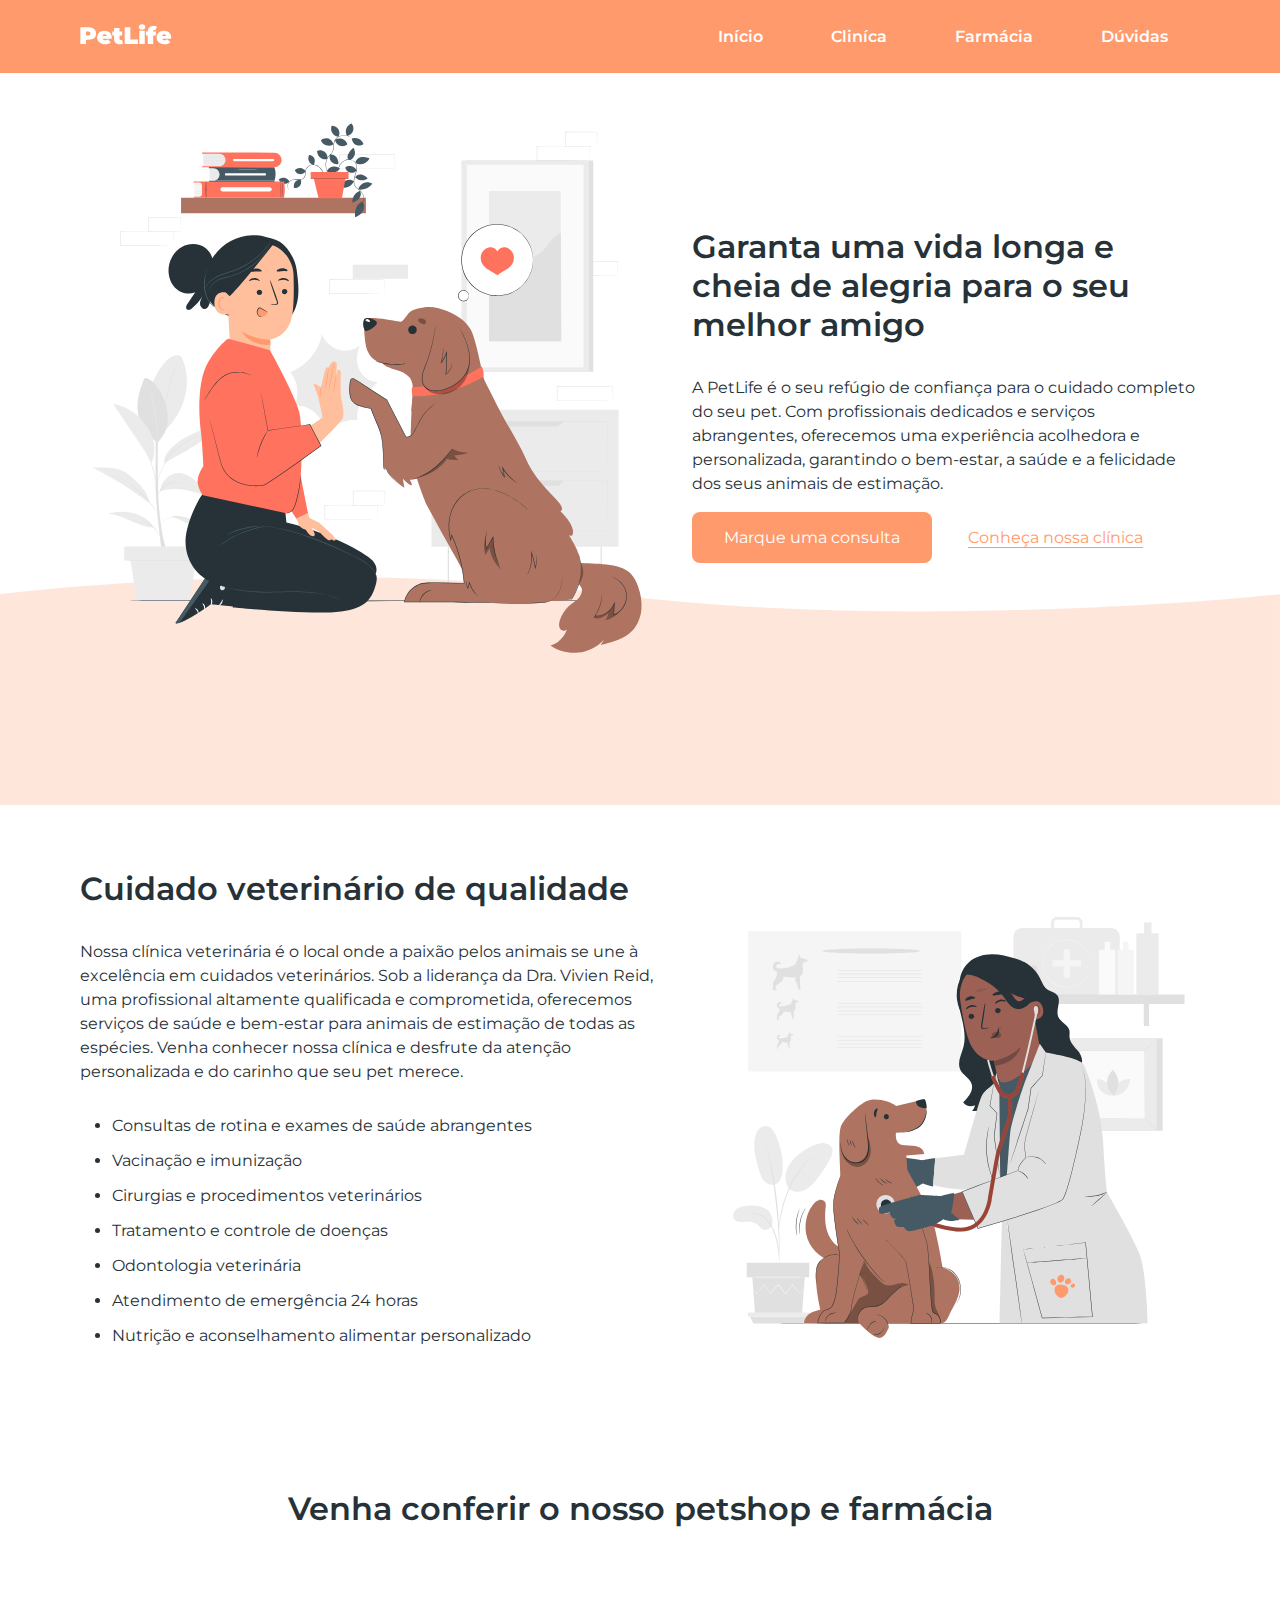
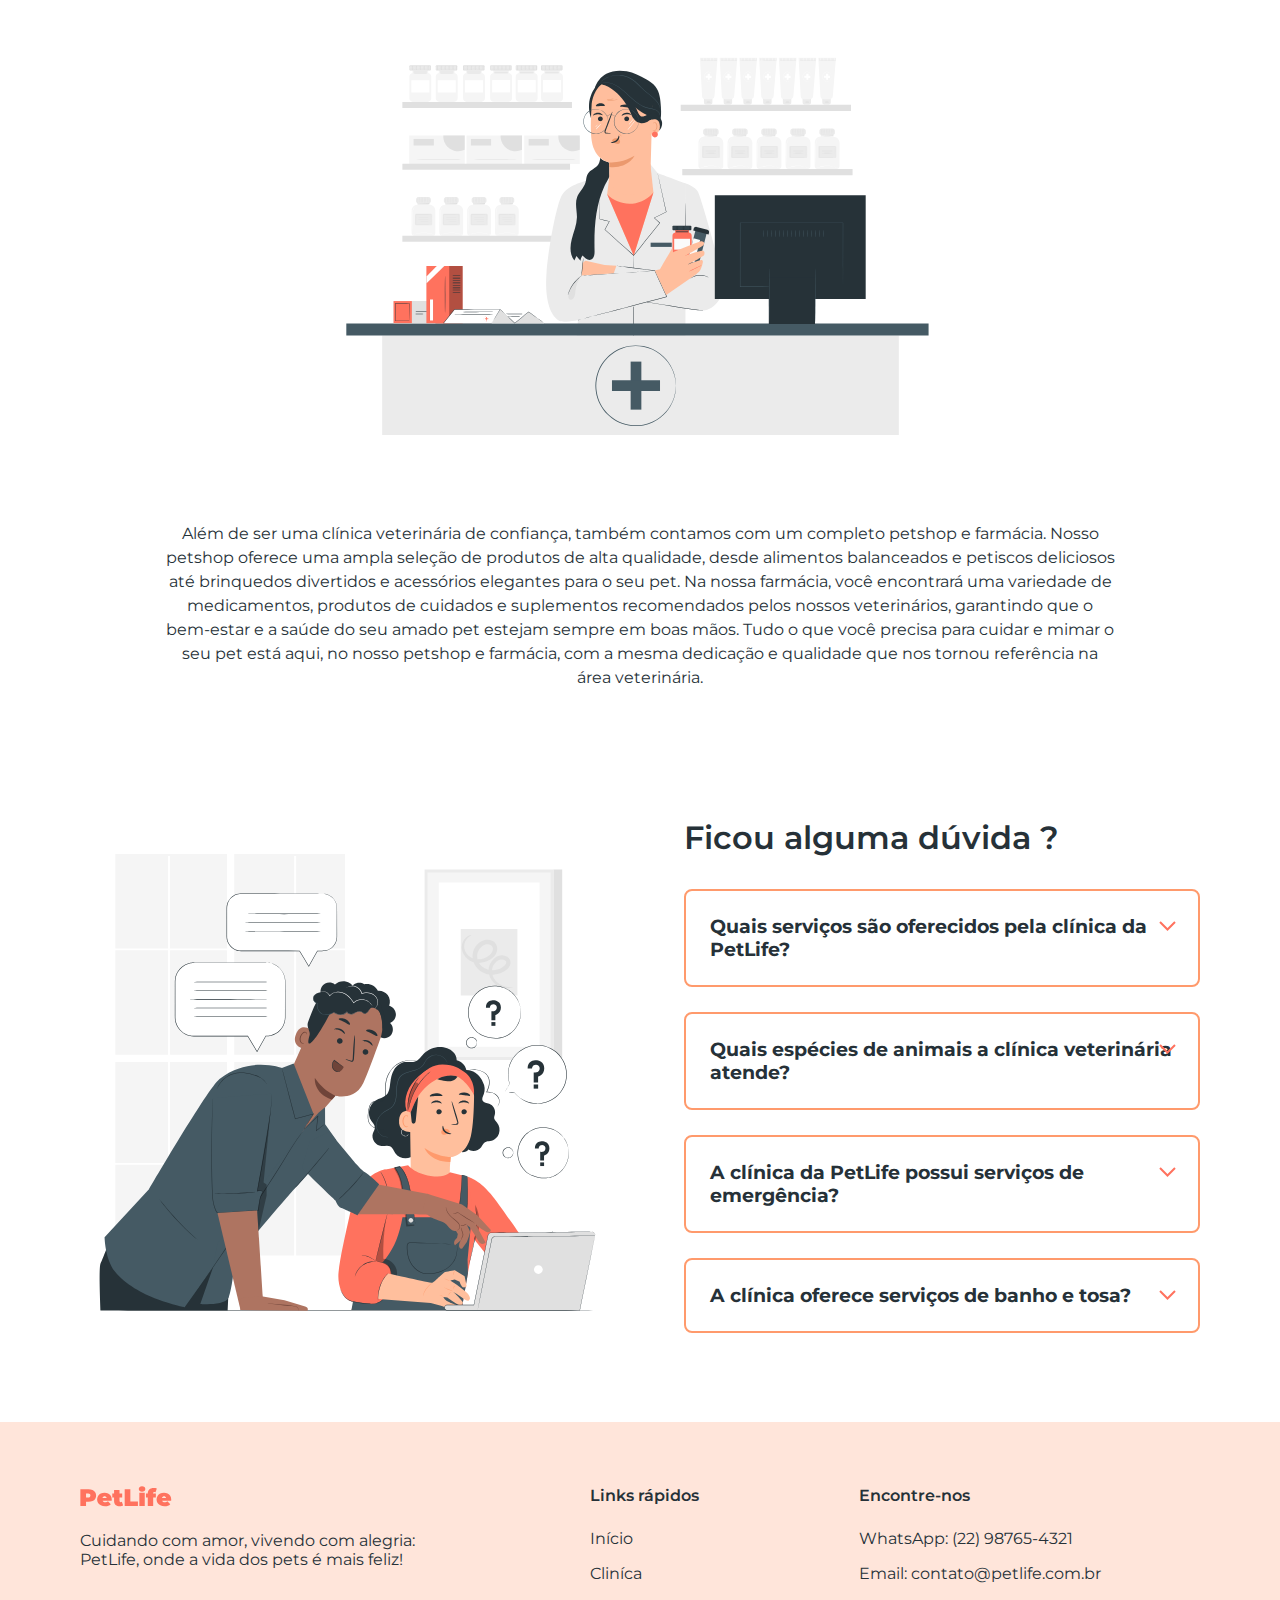
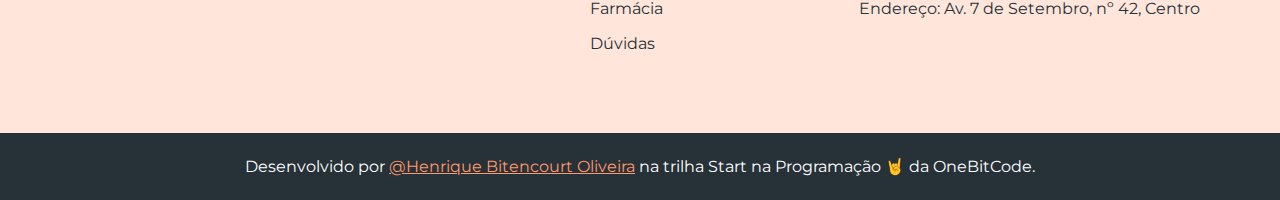
==== PETLIFE/index.html @ 14c41038 "adição de works" ====
<!DOCTYPE html>
<html lang="en">
  <head>
    <meta charset="UTF-8" />
    <meta name="viewport" content="width=device-width, initial-scale=1.0" />
    <title>PetLife</title>
    <link rel="stylesheet" href="style.css" />
    <link rel="preconnect" href="https://fonts.googleapis.com" />
    <link rel="preconnect" href="https://fonts.gstatic.com" crossorigin />
    <link
      href="https://fonts.googleapis.com/css2?family=Lobster&family=Montserrat:wght@400;600&family=Roboto:wght@300&display=swap"
      rel="stylesheet"
    />
  </head>
  <body>
    <header>
      <a href="index.html">
        <img src="img/logo-white.svg" alt="PetLife" />
      </a>

      <nav>
        <a href="#inicio">Início</a>
        <a href="#clinica" data-scroll>Cliníca</a>
        <a href="#farmacia" data-scroll>Farmácia</a>
        <a href="#duvidas" data-scroll>Dúvidas</a>
      </nav>
    </header>

    <main>
      <section id="inicio">
        <img
          src="img/start-img.svg"
          alt="Imagem principal"
          width="580"
          height="580"
        />

        <div>
          <h1>
            Garanta uma vida longa e cheia de alegria para o seu melhor amigo
          </h1>
          <p class="paragrafo">
            A PetLife é o seu refúgio de confiança para o cuidado completo do
            seu pet. Com profissionais dedicados e serviços abrangentes,
            oferecemos uma experiência acolhedora e personalizada, garantindo o
            bem-estar, a saúde e a felicidade dos seus animais de estimação.
          </p>
          <a href="" target="_blank" class="Btn">Marque uma consulta</a>

          <a href="#clinica" class="Btn-transparente" data-scroll>Conheça nossa clínica</a>
        </div>

        <img  class="absolute" src="img/shape.svg" alt="">
      </section>

      <section id="clinica">
        <div>
          <h2>Cuidado veterinário de qualidade</h2>
          <p class="paragrafo">
            Nossa clínica veterinária é o local onde a paixão pelos animais se
            une à excelência em cuidados veterinários. Sob a liderança da Dra.
            Vivien Reid, uma profissional altamente qualificada e comprometida,
            oferecemos serviços de saúde e bem-estar para animais de estimação
            de todas as espécies. Venha conhecer nossa clínica e desfrute da
            atenção personalizada e do carinho que seu pet merece.
          </p>
          <ul>
            <li>Consultas de rotina e exames de saúde abrangentes</li>
            <li>Vacinação e imunização</li>
            <li>Cirurgias e procedimentos veterinários</li>
            <li>Tratamento e controle de doenças</li>
            <li>Odontologia veterinária</li>
            <li>Atendimento de emergência 24 horas</li>
            <li>Nutrição e aconselhamento alimentar personalizado</li>
          </ul>
        </div>

        <img
          src="img/clinic-img.svg"
          alt=""
          width="480"
          height="480"
          loading="lazy"
        />
      </section>

      <section id="farmacia">
        <div>
          <h2>Venha conferir o nosso petshop e farmácia</h2>
          <img
            src="img/shop-img.svg"
            alt=""
            width="645"
            height="430"
            loading="lazy"
          />
          <p class="paragrafo">
            Além de ser uma clínica veterinária de confiança, também contamos
            com um completo petshop e farmácia. Nosso petshop oferece uma ampla
            seleção de produtos de alta qualidade, desde alimentos balanceados e
            petiscos deliciosos até brinquedos divertidos e acessórios elegantes
            para o seu pet. Na nossa farmácia, você encontrará uma variedade de
            medicamentos, produtos de cuidados e suplementos recomendados pelos
            nossos veterinários, garantindo que o bem-estar e a saúde do seu
            amado pet estejam sempre em boas mãos. Tudo o que você precisa para
            cuidar e mimar o seu pet está aqui, no nosso petshop e farmácia, com
            a mesma dedicação e qualidade que nos tornou referência na área
            veterinária.
          </p>
        </div>
      </section>

      <section id="duvidas">
        <img
          src="img/faq-img.svg"
          alt=""
          width="540"
          height="540"
          loading="lazy"
        />

        <div>
          <h2>Ficou alguma dúvida ?</h2>
          <div class="duvida">
            <h3>Quais serviços são oferecidos pela clínica da PetLife?</h3>
            <img src="img/arrow-down.svg" alt="" />
            <p class="paragrafo">
              A clínica da PetLife oferece uma ampla gama de serviços, incluindo
              consultas de rotina, vacinação, cirurgias, tratamento de doenças,
              cuidados odontológicos, atendimento de emergência 24 horas,
              programas de prevenção de pulgas, carrapatos e vermes, entre
              outros. Nosso objetivo é fornecer cuidados abrangentes e
              personalizados para garantir a saúde e o bem-estar do seu pet.
            </p>
          </div>

          <div class="duvida">
            <h3>Quais espécies de animais a clínica veterinária atende?</h3>
            <img src="img/arrow-down.svg" alt="" />
            <p class="paragrafo">
              A clínica veterinária da PetLife atende animais de estimação de
              todas as espécies, incluindo cães, gatos, pássaros, roedores e
              répteis. Nossos profissionais possuem conhecimento e experiência
              para cuidar de diferentes tipos de animais, oferecendo um
              atendimento especializado e dedicado a cada um deles.
            </p>
          </div>

          <div class="duvida">
            <h3>A clínica da PetLife possui serviços de emergência?</h3>
            <img src="img/arrow-down.svg" alt="" />
            <p class="paragrafo">
              Sim, a clínica veterinária da PetLife oferece serviços de
              emergência 24 horas. Se o seu animal de estimação precisar de
              atendimento veterinário imediato fora do horário de expediente,
              nossa equipe está pronta para ajudar, fornecendo cuidados urgentes
              e tratamento adequado para garantir o bem-estar do seu pet.
            </p>
          </div>

          <div class="duvida">
            <h3>A clínica oferece serviços de banho e tosa?</h3>
            <img src="img/arrow-down.svg" alt="" />
            <p class="paragrafo">
              Sim, a clínica veterinária da PetLife oferece serviços
              profissionais de banho e tosa. Nossa equipe de profissionais
              experientes garante que seu pet receba cuidados adequados, usando
              produtos de alta qualidade e técnicas seguras. O banho e tosa
              ajudam a manter a higiene, a saúde da pele e pelagem do seu pet,
              além de proporcionar uma experiência relaxante e agradável para
              eles.
            </p>
          </div>
        </div>
      </section>
    </main>

    <footer>
      <div>
        <img src="img/logo.svg" alt="PetLife" />
        <p>
          Cuidando com amor, vivendo com alegria: PetLife, onde a vida dos pets
          é mais feliz!
        </p>
      </div>
      <div>
        <strong class="titulo">Links rápidos</strong>
        <nav>
          <a href="#inicio" data-scroll>Início</a>
          <a href="#clinica" data-scroll>Cliníca</a>
          <a href="#farmacia" data-scroll>Farmácia</a>
          <a href="#duvida" data-scroll>Dúvidas</a>
        </nav>
      </div>

      <div>
        <strong class="titulo">Encontre-nos</strong>
        <p>WhatsApp: (22) 98765-4321</p>
        <p>Email: contato@petlife.com.br</p>
        <p>Endereço: Av. 7 de Setembro, nº 42, Centro</p>
      </div>
    </footer>
    <div id="copyright">
      Desenvolvido por
      <a
        href="https://www.linkedin.com/in/henrique-bitencourt-oliveira-065b94207/"
        target="_blank"
        >@Henrique Bitencourt Oliveira</a
      >
      na trilha Start na Programação 🤘 da OneBitCode.
    </div>

    <script src="script.js"></script>
  </body>
</html>
---- PETLIFE/style.css ----
* {
    margin: 0;
    padding: 0;
    box-sizing: border-box;
    font-family: 'Montserrat', sans-serif;
}

body {
    color: #263138;
}

header {
    background-color: #FF9A6C;
    padding-left: 80px;
    padding-right: 80px;
    padding-top: 24px;
    padding-bottom: 24px;
    display: flex;
    align-items: center;
    justify-content: space-between;

}

header nav a {
    color: white;
    font-weight: 600;
    padding: 32px;
    text-decoration: none;
}

#inicio {
    display: flex;
    align-items: center;
    gap: 32px;
    /* topo, direita, baixo, esquerda */
    padding: 24px 80px 128px 80px;
    position: relative;
}

h1,
h2 {
    font-weight: 600;
    font-size: 2rem;
    margin-bottom: 32px;
}

.paragrafo {
    line-height: 150%;
    margin-bottom: 32px;
}

.Btn {
    background-color: #FF9A6C;
    border-radius: 8px;
    color: white;
    text-decoration: none;
    padding: 16px 32px;
}

.Btn-transparente {
    background-color: transparent;
    color: #FF9A6C;
    padding: 16px 32px;
    text-underline-offset: 4px;
}

.absolute {
    position: absolute;
    bottom: 0;
    left: 0;
    width: 100%;
    z-index: -10;
}


#clinica {
    display: flex;
    align-items: center;
    gap: 64px;
    padding: 64px 80px;
}

#clinica li {
    margin-bottom: 16px;
    margin-left: 32px;
}

#farmacia {
    padding: 64px 80px;
    text-align: center;
}

#farmacia img {
    margin: 64px auto;
}

#farmacia .paragrafo {
    max-width: 950px;
    margin: 0 auto;
}

#duvidas {
    display: flex;
    align-items: center;
    gap: 64px;
    padding: 64px 80px;
}

.duvida {
    position: relative;
}

.duvida h3 {
    border: 2px solid #FF9A6C;
    border-radius: 8px;
    cursor: pointer;
    padding: 24px;
}

.duvida img {
    position: absolute;
    top: 32px;
    right: 24px;
    
}

.duvida .paragrafo {
    border-right: 1px solid #FF9A6C;
    border-bottom: 1px solid #FF9A6C;
    border-left: 1px solid #FF9A6C;
    border-radius: 0 0 8px 8px;
    margin-top: -8px;
    padding: 0 24px;
    height: 0;
    opacity: 0;
    overflow: hidden;
    transition: .5s;
}

.duvida.ativa .paragrafo{
    height: fit-content;
    opacity: 1;
    padding: 24px;
}

footer {
    background-color: rgba(255, 152, 108, 0.25);
    display: flex;
    justify-content: space-between;
    gap: 80px;
    padding: 64px 80px;

}

footer img,
footer .titulo {
    display: block;
    font-weight: 600;
    margin-bottom: 24px;
}

footer nav a {
    color: #263138;
    display: block;
    margin-bottom: 16px;
    text-decoration: none;

}

footer p {
    margin-bottom: 16px;
    max-width: 350px;
}

footer p a {
    color: #263138;
    text-decoration: none;

}

#copyright {
    background-color: #263138;
    color: white;
    padding: 24px;
    text-align: center;
}

#copyright a {
    color: #FF9A6C;
}
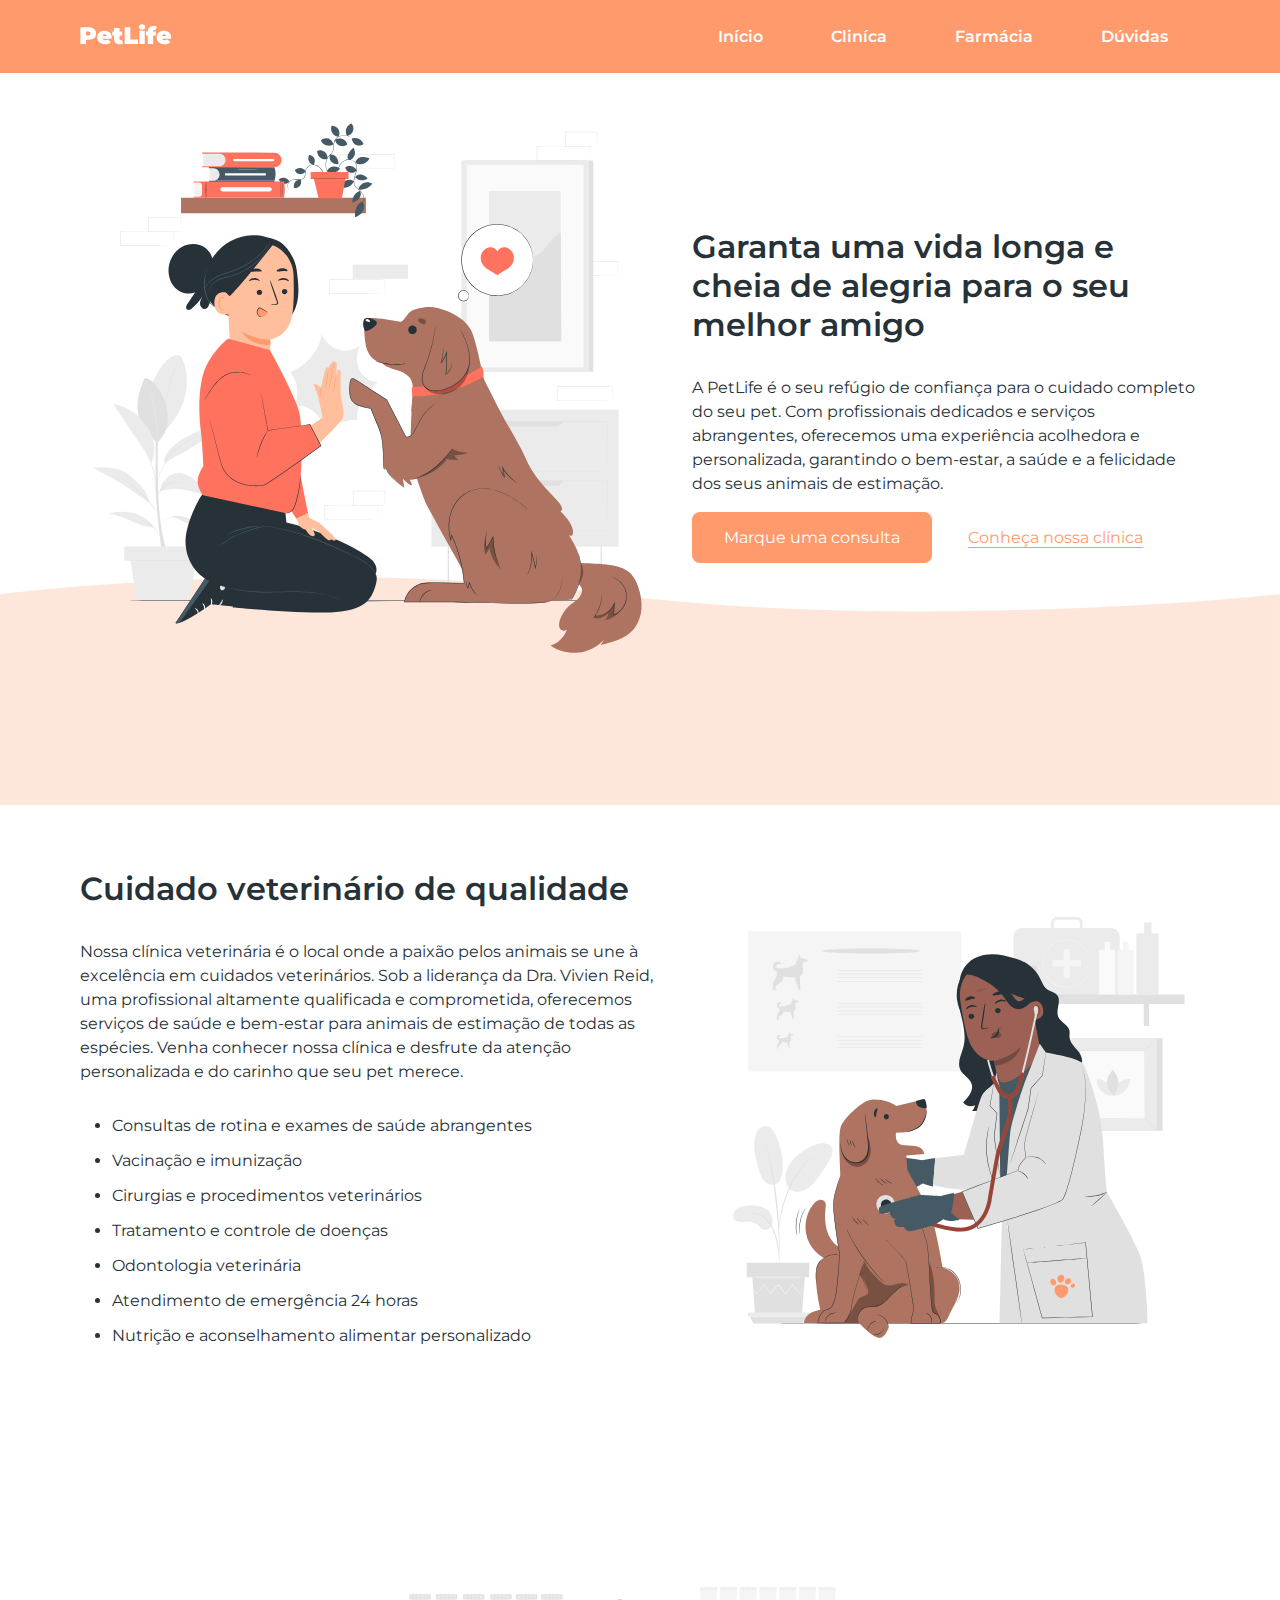
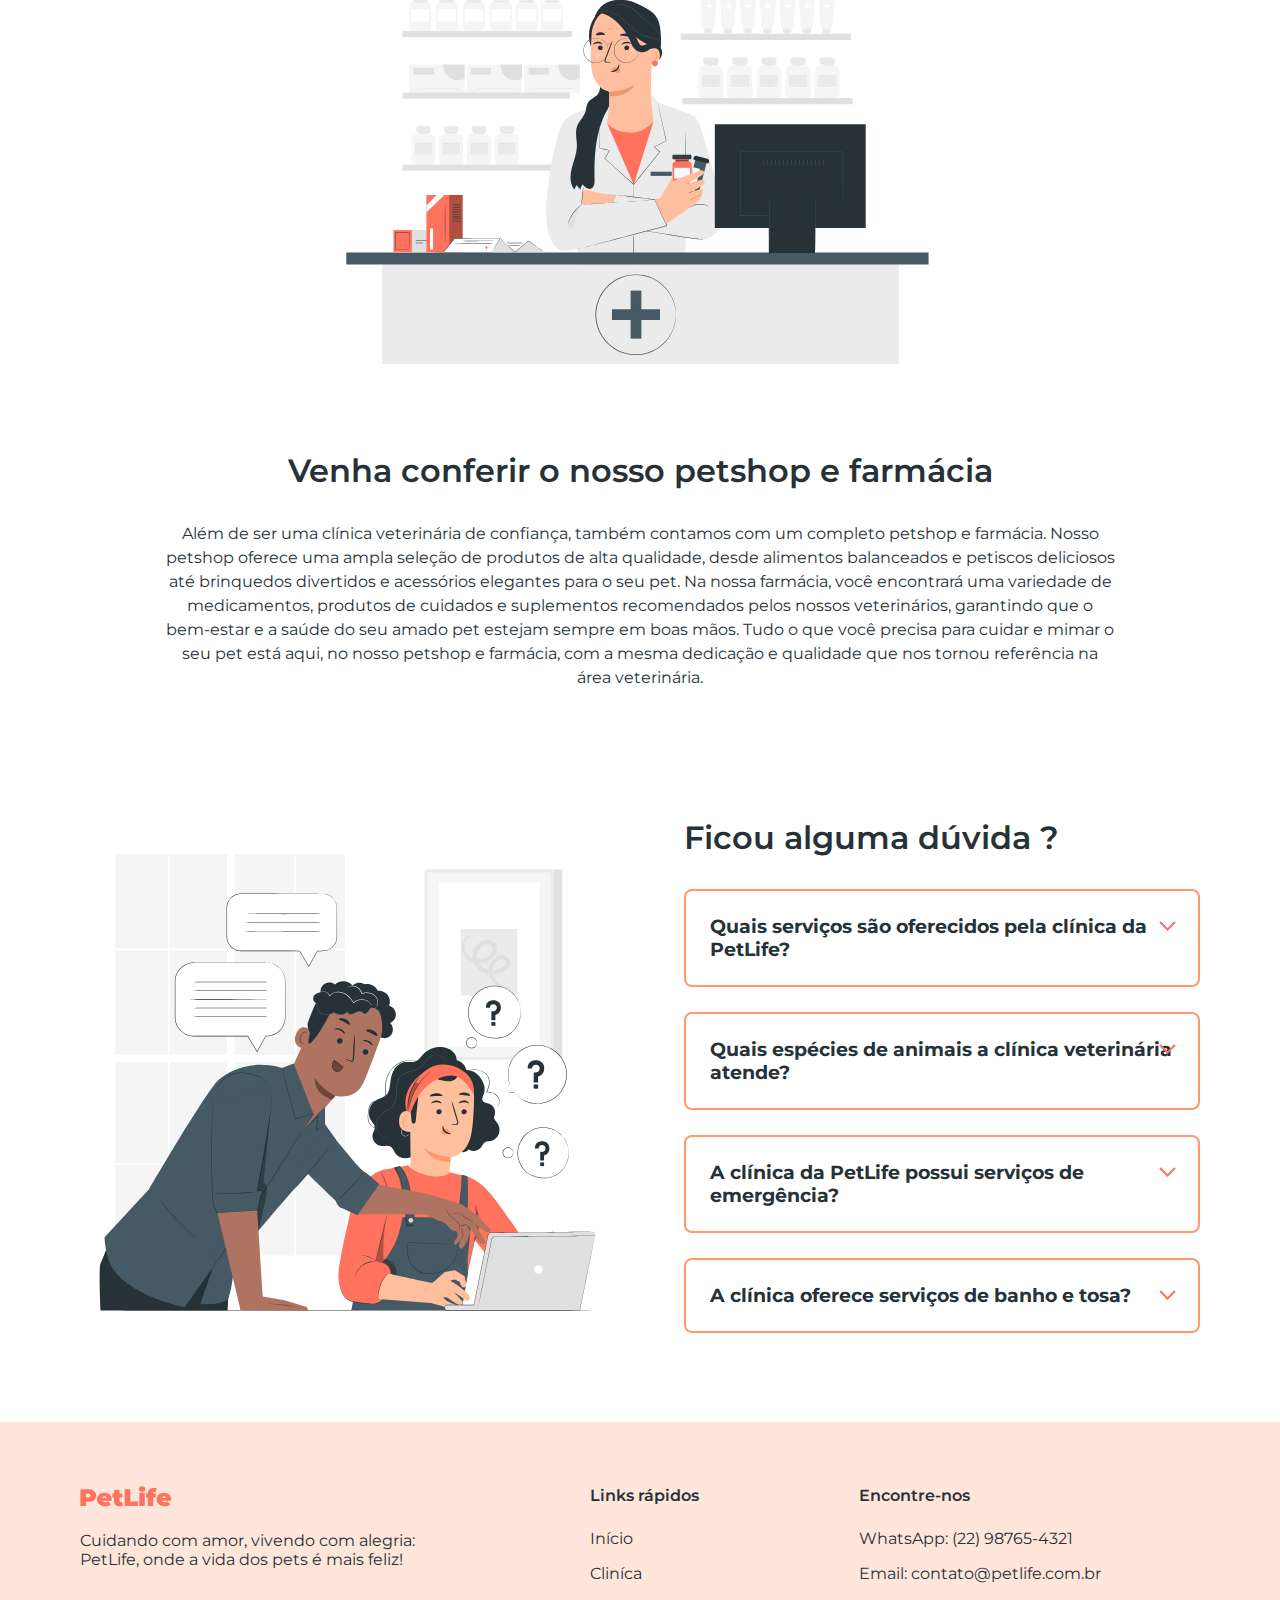
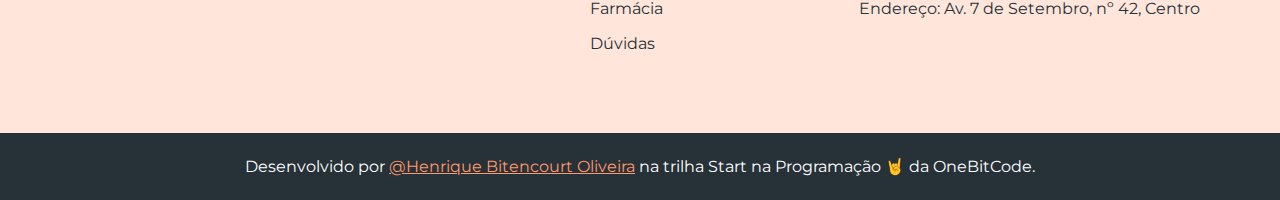
==== commit 694478b3: "responsivo" ====
--- a/PETLIFE/index.html
+++ b/PETLIFE/index.html
@@ -30,6 +30,7 @@
       <section id="inicio">
         <img
           src="img/start-img.svg"
+          class="startImg"
           alt="Imagem principal"
           width="580"
           height="580"
@@ -86,7 +87,6 @@
 
       <section id="farmacia">
         <div>
-          <h2>Venha conferir o nosso petshop e farmácia</h2>
           <img
             src="img/shop-img.svg"
             alt=""
@@ -94,6 +94,7 @@
             height="430"
             loading="lazy"
           />
+          <h2>Venha conferir o nosso petshop e farmácia</h2>
           <p class="paragrafo">
             Além de ser uma clínica veterinária de confiança, também contamos
             com um completo petshop e farmácia. Nosso petshop oferece uma ampla
@@ -123,7 +124,7 @@
           <h2>Ficou alguma dúvida ?</h2>
           <div class="duvida">
             <h3>Quais serviços são oferecidos pela clínica da PetLife?</h3>
-            <img src="img/arrow-down.svg" alt="" />
+            <img class="seta" src="img/arrow-down.svg" alt="" />
             <p class="paragrafo">
               A clínica da PetLife oferece uma ampla gama de serviços, incluindo
               consultas de rotina, vacinação, cirurgias, tratamento de doenças,
@@ -136,7 +137,7 @@
 
           <div class="duvida">
             <h3>Quais espécies de animais a clínica veterinária atende?</h3>
-            <img src="img/arrow-down.svg" alt="" />
+            <img class="seta" src="img/arrow-down.svg" alt="" />
             <p class="paragrafo">
               A clínica veterinária da PetLife atende animais de estimação de
               todas as espécies, incluindo cães, gatos, pássaros, roedores e
@@ -148,7 +149,7 @@
 
           <div class="duvida">
             <h3>A clínica da PetLife possui serviços de emergência?</h3>
-            <img src="img/arrow-down.svg" alt="" />
+            <img class="seta" src="img/arrow-down.svg" alt="" />
             <p class="paragrafo">
               Sim, a clínica veterinária da PetLife oferece serviços de
               emergência 24 horas. Se o seu animal de estimação precisar de
@@ -160,7 +161,7 @@
 
           <div class="duvida">
             <h3>A clínica oferece serviços de banho e tosa?</h3>
-            <img src="img/arrow-down.svg" alt="" />
+            <img class="seta" src="img/arrow-down.svg" alt="" />
             <p class="paragrafo">
               Sim, a clínica veterinária da PetLife oferece serviços
               profissionais de banho e tosa. Nossa equipe de profissionais
@@ -174,7 +175,7 @@
         </div>
       </section>
     </main>
-
+ 
     <footer>
       <div>
         <img src="img/logo.svg" alt="PetLife" />
--- a/PETLIFE/style.css
+++ b/PETLIFE/style.css
@@ -121,7 +121,7 @@
     position: absolute;
     top: 32px;
     right: 24px;
-    
+
 }
 
 .duvida .paragrafo {
@@ -137,7 +137,7 @@
     transition: .5s;
 }
 
-.duvida.ativa .paragrafo{
+.duvida.ativa .paragrafo {
     height: fit-content;
     opacity: 1;
     padding: 24px;
@@ -187,4 +187,117 @@
 
 #copyright a {
     color: #FF9A6C;
+}
+
+/* Estilos para telas menores ou iguais a 900px */
+
+@media screen and (max-width: 1024px) {
+
+    body {}
+
+    header {
+        padding-left: 10px;
+        padding-right: 10px;
+        display: flex;
+        justify-content: space-between;
+    }
+
+    header nav{
+        display: flex;
+        gap: 3px;
+        font-size: 12px;
+    }
+
+    header nav a {
+        padding: 3px;
+        font-size: 12px;
+    }
+
+    #inicio {
+        /* topo, direita, baixo, esquerda */
+        padding: 10px 24px 10px 24px;
+        flex-direction: column;
+        align-items: center;
+    }
+
+    #inicio a {
+        display: flex;
+        flex-direction: column;
+        align-items: center;
+       
+    }
+
+    .absolute {
+        position: absolute;
+        top: 60px;
+        bottom: 0;
+        left: 0;
+        height: 50%;
+        width: 100%;
+        z-index: -10;
+    }
+
+    .startImg {
+        padding-top: 10px;
+        padding-bottom: 0px;
+        width: 80%;
+        height: 70%;
+    }
+
+
+    #clinica {
+        padding: 10px 24px 10px 24px;
+        flex-direction: column-reverse;
+        align-items: center;
+    }
+
+    #clinica img {
+        padding-top: 20px;
+        padding-bottom: 0px;
+        width: 80%;
+        height: 70%;
+    }
+
+    #farmacia {
+        padding: 10px 24px 10px 24px;
+        flex-direction: column-reverse;
+        align-items: center;
+        text-align: left;
+    }
+
+    #farmacia img {
+        padding-top: 20px;
+        padding-bottom: 0px;
+        width: 80%;
+        height: 70%;
+    }
+
+    #duvidas{
+        padding: 10px 24px 10px 24px;
+        flex-direction: column;
+        align-items: center;
+        text-align: left;
+    }
+
+    #duvidas h3{
+        font-size: 1.1rem;
+    }
+    .seta{
+        width: 1rem !important;
+        height: auto !important;
+    }
+    
+    #duvidas img{
+        padding-top: 20px;
+        padding-bottom: 0px;
+        width: 80%;
+        height: 70%;
+    }
+
+    footer{
+        display: flex;
+        flex-direction: column;
+        gap: 1rem;
+    }
+
 }